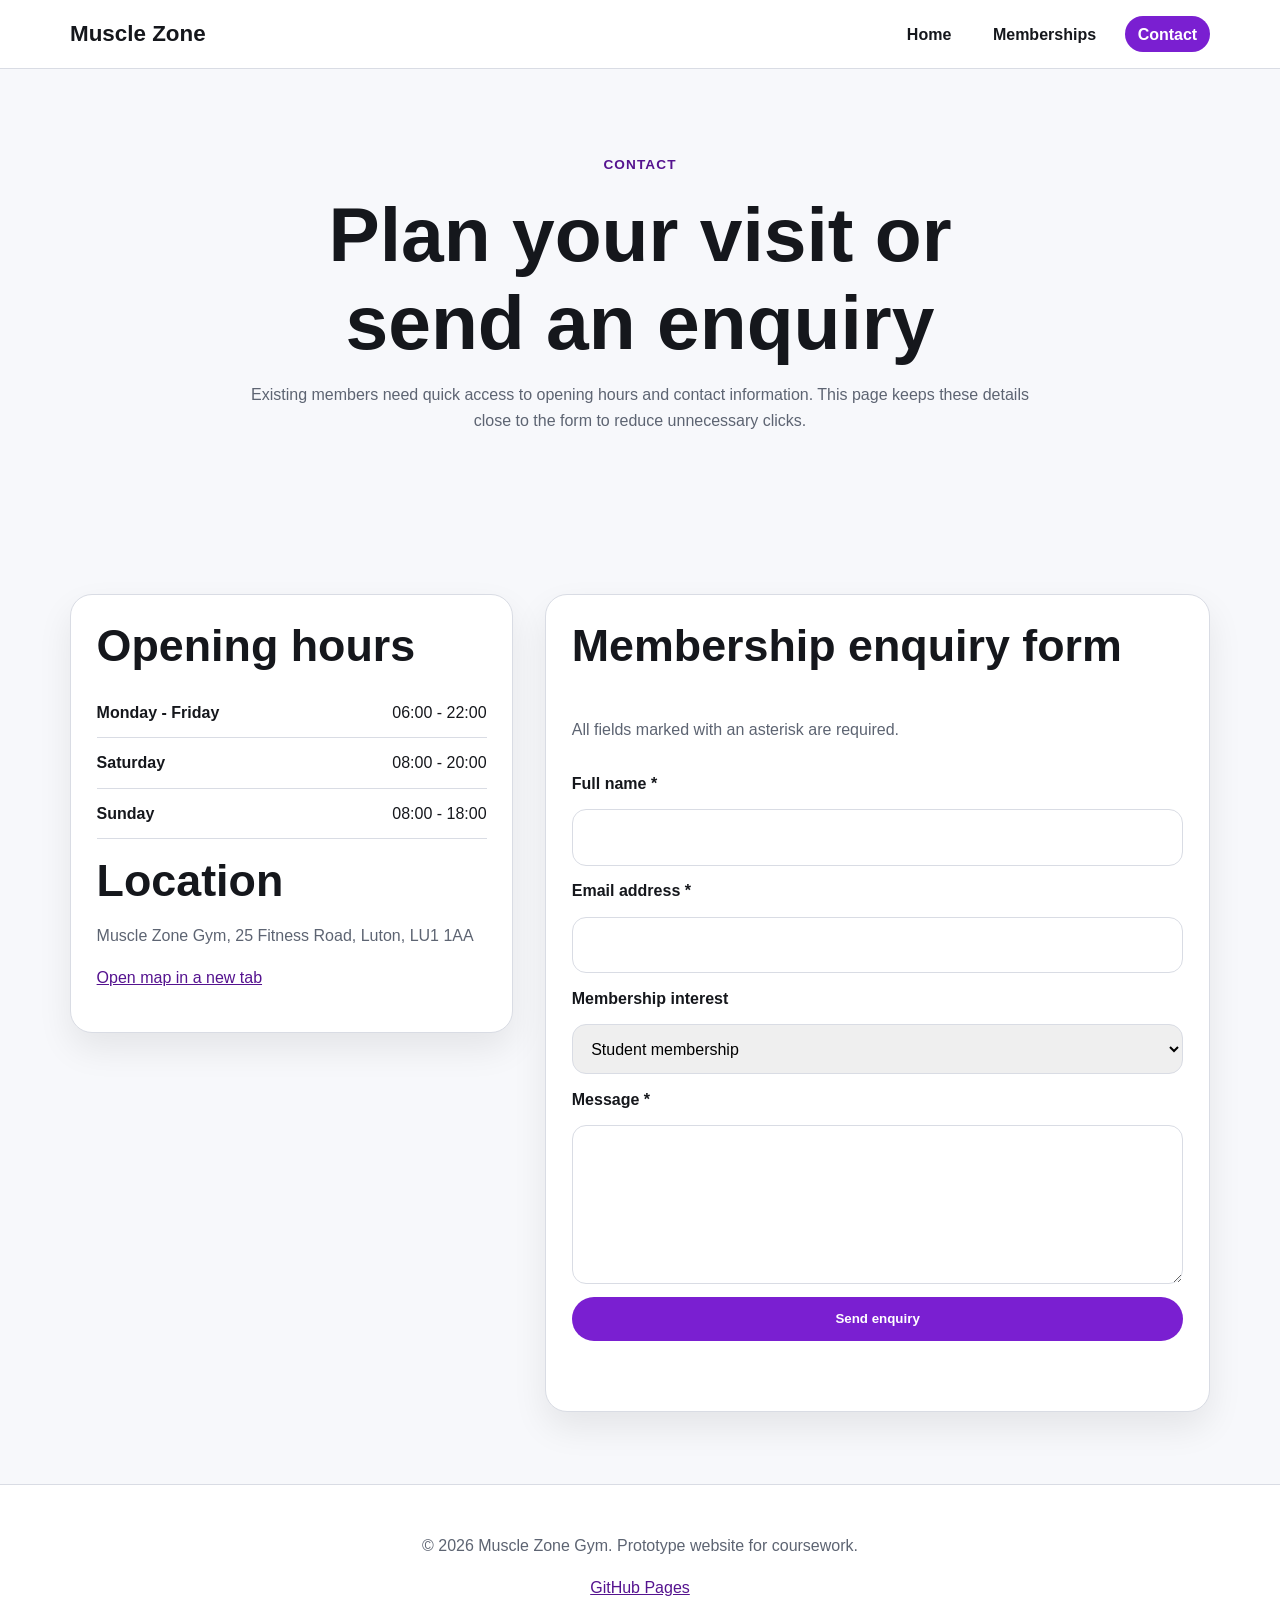
==== contact.html @ cc262967 "Initial project setup with website structure" ====
<!DOCTYPE html>
<html lang="en-GB">
<head>
  <meta charset="UTF-8">
  <meta name="viewport" content="width=device-width, initial-scale=1.0">
  <meta name="description" content="Contact Muscle Zone Gym, view opening hours and send a membership enquiry.">
  <title>Muscle Zone Gym | Contact</title>
  <link rel="stylesheet" href="css/style.css">
</head>
<body>
  <a class="skip-link" href="#main-content">Skip to main content</a>

  <header class="site-header">
    <nav class="navbar" aria-label="Main navigation">
      <a class="logo" href="index.html" aria-label="Muscle Zone Gym home">Muscle Zone</a>
      <button class="menu-toggle" type="button" aria-label="Open navigation menu" aria-expanded="false">☰</button>
      <ul class="nav-links" id="primary-navigation">
        <li><a href="index.html">Home</a></li>
        <li><a href="membership.html">Memberships</a></li>
        <li><a href="contact.html" aria-current="page">Contact</a></li>
      </ul>
    </nav>
  </header>

  <main id="main-content">
    <section class="page-hero section-padding">
      <p class="eyebrow">Contact</p>
      <h1>Plan your visit or send an enquiry</h1>
      <p>
        Existing members need quick access to opening hours and contact information. This page keeps
        these details close to the form to reduce unnecessary clicks.
      </p>
    </section>

    <section class="section-padding contact-grid">
      <div class="contact-panel">
        <h2>Opening hours</h2>
        <dl class="hours-list">
          <div><dt>Monday - Friday</dt><dd>06:00 - 22:00</dd></div>
          <div><dt>Saturday</dt><dd>08:00 - 20:00</dd></div>
          <div><dt>Sunday</dt><dd>08:00 - 18:00</dd></div>
        </dl>

        <h2>Location</h2>
        <p>Muscle Zone Gym, 25 Fitness Road, Luton, LU1 1AA</p>
        <p><a href="https://www.google.com/maps" target="_blank" rel="noopener noreferrer">Open map in a new tab</a></p>
      </div>

      <form class="contact-form" id="join-form" novalidate>
        <h2>Membership enquiry form</h2>
        <p>All fields marked with an asterisk are required.</p>

        <label for="name">Full name *</label>
        <input type="text" id="name" name="name" autocomplete="name" required>

        <label for="email">Email address *</label>
        <input type="email" id="email" name="email" autocomplete="email" required>

        <label for="plan">Membership interest</label>
        <select id="plan" name="plan">
          <option value="student">Student membership</option>
          <option value="standard">Standard membership</option>
          <option value="premium">Premium membership</option>
          <option value="personal-training">Personal training</option>
        </select>

        <label for="message">Message *</label>
        <textarea id="message" name="message" rows="5" required></textarea>

        <button class="btn btn-primary" type="submit">Send enquiry</button>
        <p class="form-message" id="form-message" aria-live="polite"></p>
      </form>
    </section>
  </main>

  <footer class="site-footer">
    <p>&copy; 2026 Muscle Zone Gym. Prototype website for coursework.</p>
    <p><a href="https://pages.github.com/" target="_blank" rel="noopener noreferrer">GitHub Pages</a></p>
  </footer>

  <script src="js/script.js"></script>
</body>
</html>
---- css/style.css ----
/* ==============================
   Muscle Zone Gym - Main Styles
   Custom CSS written for Assignment 2
   ============================== */

:root {
  --colour-bg: #f7f8fb;
  --colour-text: #15171c;
  --colour-muted: #5d6472;
  --colour-primary: #7a1fd1;
  --colour-primary-dark: #55138f;
  --colour-dark: #12141b;
  --colour-card: #ffffff;
  --colour-border: #d9dce4;
  --shadow-soft: 0 16px 35px rgba(0, 0, 0, 0.08);
  --radius-lg: 22px;
  --radius-md: 14px;
}

* {
  box-sizing: border-box;
}

html {
  scroll-behavior: smooth;
}

body {
  margin: 0;
  font-family: Arial, Helvetica, sans-serif;
  line-height: 1.6;
  color: var(--colour-text);
  background: var(--colour-bg);
}

img {
  max-width: 100%;
  height: auto;
}

a {
  color: var(--colour-primary-dark);
}

a:focus,
button:focus,
input:focus,
select:focus,
textarea:focus {
  outline: 3px solid #ffbf47;
  outline-offset: 3px;
}

.skip-link {
  position: absolute;
  left: 1rem;
  top: -100px;
  background: var(--colour-dark);
  color: #fff;
  padding: 0.8rem 1rem;
  z-index: 10;
}

.skip-link:focus {
  top: 1rem;
}

/* Header and navigation */
.site-header {
  background: #fff;
  border-bottom: 1px solid var(--colour-border);
  position: sticky;
  top: 0;
  z-index: 5;
}

.navbar {
  max-width: 1180px;
  margin: 0 auto;
  padding: 1rem 1.25rem;
  display: flex;
  justify-content: space-between;
  align-items: center;
}

.logo {
  font-weight: 800;
  font-size: 1.4rem;
  text-decoration: none;
  color: var(--colour-text);
}

.nav-links {
  display: flex;
  gap: 1rem;
  align-items: center;
  margin: 0;
  padding: 0;
  list-style: none;
}

.nav-links a {
  color: var(--colour-text);
  font-weight: 700;
  text-decoration: none;
  padding: 0.6rem 0.8rem;
  border-radius: 999px;
}

.nav-links a:hover,
.nav-links a[aria-current="page"] {
  background: var(--colour-primary);
  color: #fff;
}

.menu-toggle {
  display: none;
  border: 0;
  background: var(--colour-primary);
  color: #fff;
  padding: 0.65rem 0.8rem;
  border-radius: 10px;
  font-size: 1.2rem;
  cursor: pointer;
}

/* Shared layout */
.section-padding {
  max-width: 1180px;
  margin: 0 auto;
  padding: 4.5rem 1.25rem;
}

.eyebrow {
  color: var(--colour-primary-dark);
  font-weight: 800;
  text-transform: uppercase;
  letter-spacing: 0.08em;
  font-size: 0.85rem;
}

h1,
h2,
h3 {
  line-height: 1.15;
  margin-top: 0;
}

h1 {
  font-size: clamp(2.4rem, 7vw, 4.8rem);
  margin-bottom: 1rem;
}

h2 {
  font-size: clamp(1.8rem, 4vw, 2.8rem);
  margin-bottom: 1rem;
}

h3 {
  font-size: 1.25rem;
}

p {
  color: var(--colour-muted);
}

.button-group,
.filter-controls {
  display: flex;
  flex-wrap: wrap;
  gap: 0.8rem;
  margin-top: 1.5rem;
}

.btn,
.filter-btn {
  border: 0;
  border-radius: 999px;
  display: inline-flex;
  align-items: center;
  justify-content: center;
  min-height: 44px;
  padding: 0.75rem 1.15rem;
  font-weight: 800;
  text-decoration: none;
  cursor: pointer;
}

.btn-primary,
.filter-btn.active {
  background: var(--colour-primary);
  color: #fff;
}

.btn-secondary,
.filter-btn {
  background: #ece8f7;
  color: var(--colour-primary-dark);
}

/* Home page */
.hero {
  display: grid;
  grid-template-columns: minmax(0, 1.4fr) minmax(280px, 0.6fr);
  gap: 2rem;
  align-items: center;
}

.hero-card,
.info-card,
.price-card,
.contact-panel,
.contact-form,
.class-card {
  background: var(--colour-card);
  border: 1px solid var(--colour-border);
  border-radius: var(--radius-lg);
  box-shadow: var(--shadow-soft);
  padding: 1.6rem;
}

.intro-grid,
.two-column,
.contact-grid {
  display: grid;
  grid-template-columns: 0.8fr 1.2fr;
  gap: 2rem;
  align-items: start;
}

.cards-grid,
.pricing-grid,
.class-list {
  display: grid;
  grid-template-columns: repeat(3, minmax(0, 1fr));
  gap: 1rem;
}

.dark-section {
  max-width: 100%;
  background: var(--colour-dark);
  color: #fff;
}

.dark-section .section-heading,
.dark-section .filter-controls,
.dark-section .class-list {
  max-width: 1180px;
  margin-left: auto;
  margin-right: auto;
}

.dark-section p,
.dark-section .eyebrow {
  color: #d8d3e6;
}

.class-card h3,
.class-card p {
  color: var(--colour-text);
}

.cta-section {
  text-align: center;
}

/* Membership page */
.page-hero {
  text-align: center;
  max-width: 850px;
}

.price-card ul {
  padding-left: 1.2rem;
}

.price-card li {
  margin-bottom: 0.55rem;
}

.price-card.featured {
  border: 3px solid var(--colour-primary);
  transform: translateY(-0.5rem);
}

.price {
  font-size: 2rem;
  font-weight: 900;
  color: var(--colour-text);
}

.price span {
  font-size: 1rem;
  color: var(--colour-muted);
}

.popular-label {
  display: inline-block;
  background: var(--colour-primary);
  color: #fff;
  padding: 0.3rem 0.7rem;
  border-radius: 999px;
  font-weight: 800;
}

/* Modal */
.modal {
  position: fixed;
  inset: 0;
  background: rgba(0, 0, 0, 0.65);
  display: grid;
  place-items: center;
  padding: 1rem;
  z-index: 20;
}

.modal-content {
  background: #fff;
  max-width: 460px;
  width: 100%;
  padding: 2rem;
  border-radius: var(--radius-lg);
  position: relative;
}

.modal-close {
  position: absolute;
  right: 1rem;
  top: 1rem;
  background: #ece8f7;
  border: 0;
  border-radius: 50%;
  width: 38px;
  height: 38px;
  cursor: pointer;
  font-size: 1.5rem;
}

/* Contact page */
.hours-list div {
  display: flex;
  justify-content: space-between;
  border-bottom: 1px solid var(--colour-border);
  padding: 0.75rem 0;
  gap: 1rem;
}

.hours-list dt {
  font-weight: 800;
}

.hours-list dd {
  margin: 0;
}

.contact-form {
  display: flex;
  flex-direction: column;
  gap: 0.8rem;
}

label {
  font-weight: 800;
}

input,
select,
textarea {
  width: 100%;
  border: 1px solid var(--colour-border);
  border-radius: var(--radius-md);
  padding: 0.9rem;
  font: inherit;
}

.form-message {
  font-weight: 800;
}

.site-footer {
  text-align: center;
  padding: 2rem 1rem;
  background: #fff;
  border-top: 1px solid var(--colour-border);
}

/* Responsive design */
@media (max-width: 850px) {
  .menu-toggle {
    display: inline-flex;
  }

  .nav-links {
    position: absolute;
    top: 100%;
    left: 0;
    right: 0;
    background: #fff;
    border-bottom: 1px solid var(--colour-border);
    flex-direction: column;
    align-items: stretch;
    padding: 1rem;
    display: none;
  }

  .nav-links.open {
    display: flex;
  }

  .nav-links a {
    display: block;
  }

  .hero,
  .intro-grid,
  .two-column,
  .contact-grid,
  .pricing-grid,
  .cards-grid,
  .class-list {
    grid-template-columns: 1fr;
  }

  .price-card.featured {
    transform: none;
  }
}

@media (max-width: 520px) {
  .section-padding {
    padding: 3rem 1rem;
  }

  .hours-list div {
    flex-direction: column;
  }

  .btn,
  .filter-btn {
    width: 100%;
  }
}
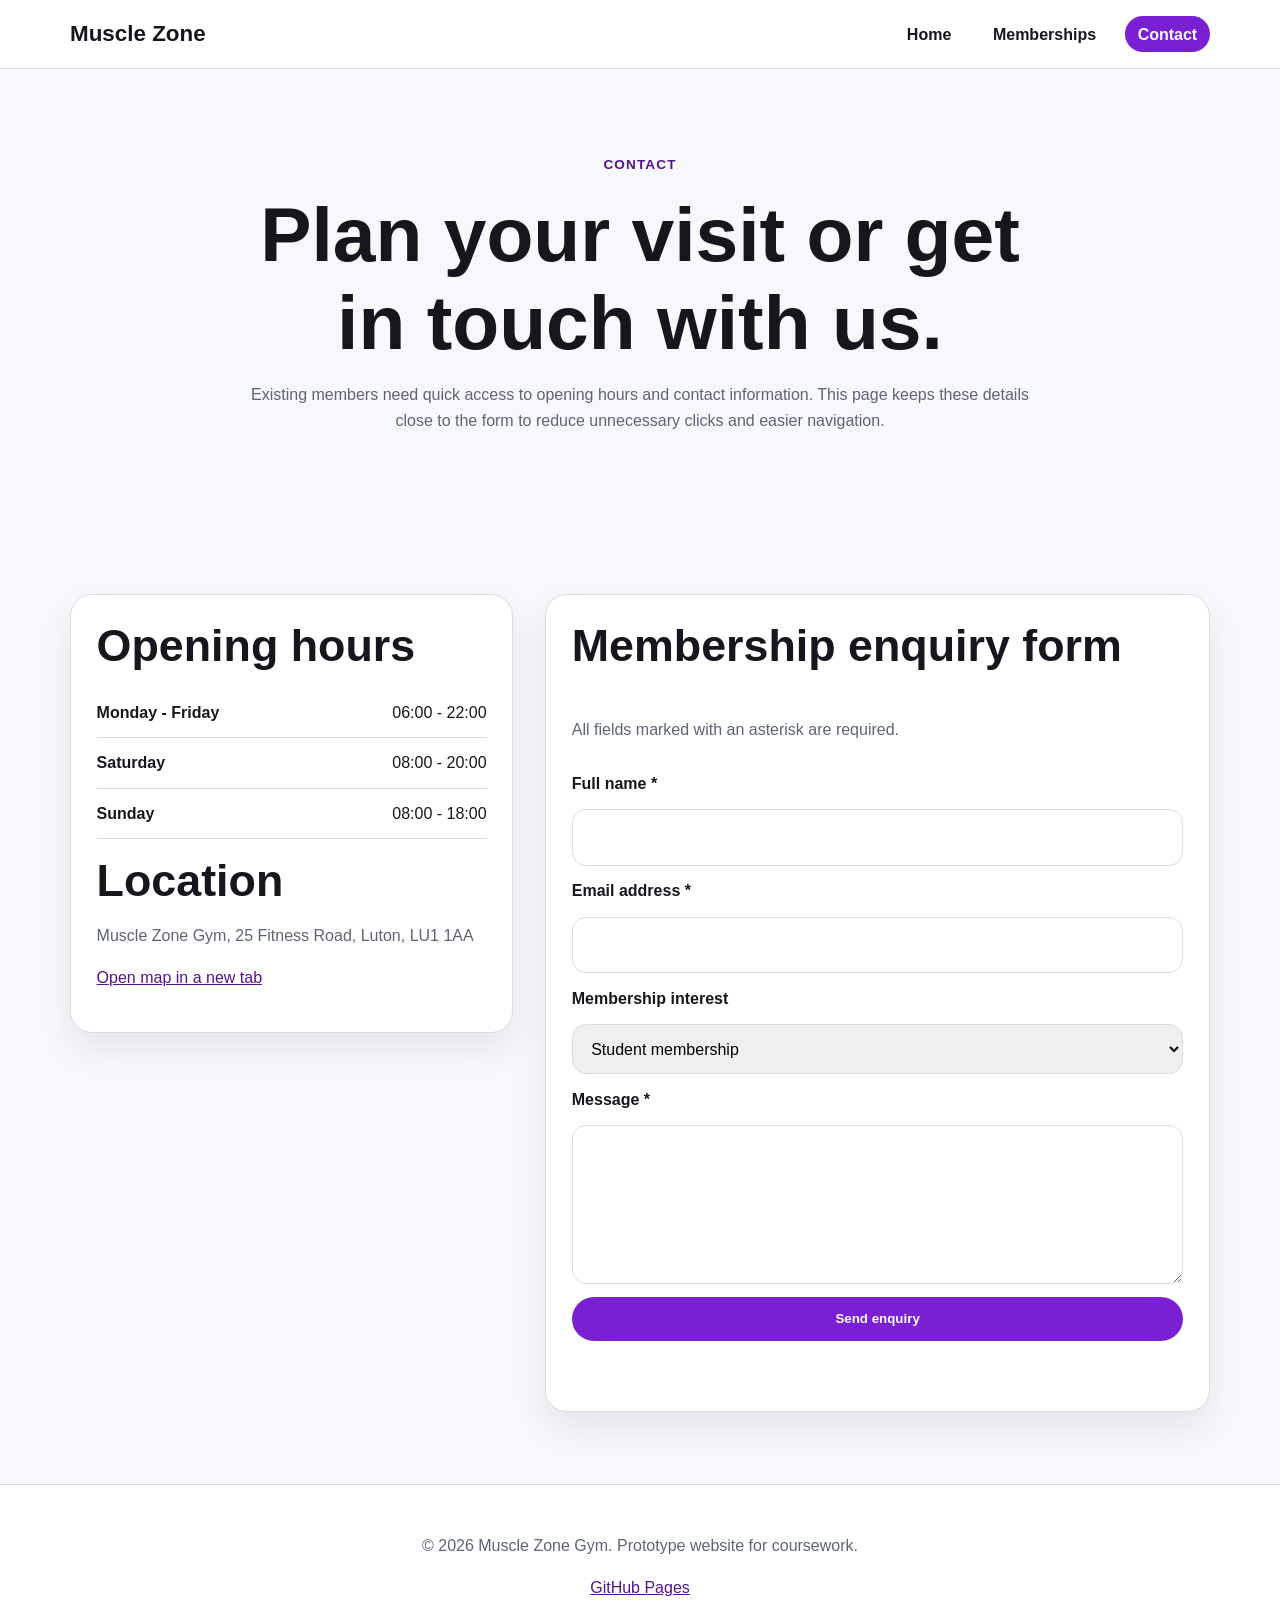
==== commit ab47e53e: "Add contact page with enquiry form" ====
--- a/contact.html
+++ b/contact.html
@@ -25,10 +25,10 @@
   <main id="main-content">
     <section class="page-hero section-padding">
       <p class="eyebrow">Contact</p>
-      <h1>Plan your visit or send an enquiry</h1>
+      <h1>Plan your visit or get in touch with us.</h1>
       <p>
         Existing members need quick access to opening hours and contact information. This page keeps
-        these details close to the form to reduce unnecessary clicks.
+        these details close to the form to reduce unnecessary clicks and easier navigation.
       </p>
     </section>
 
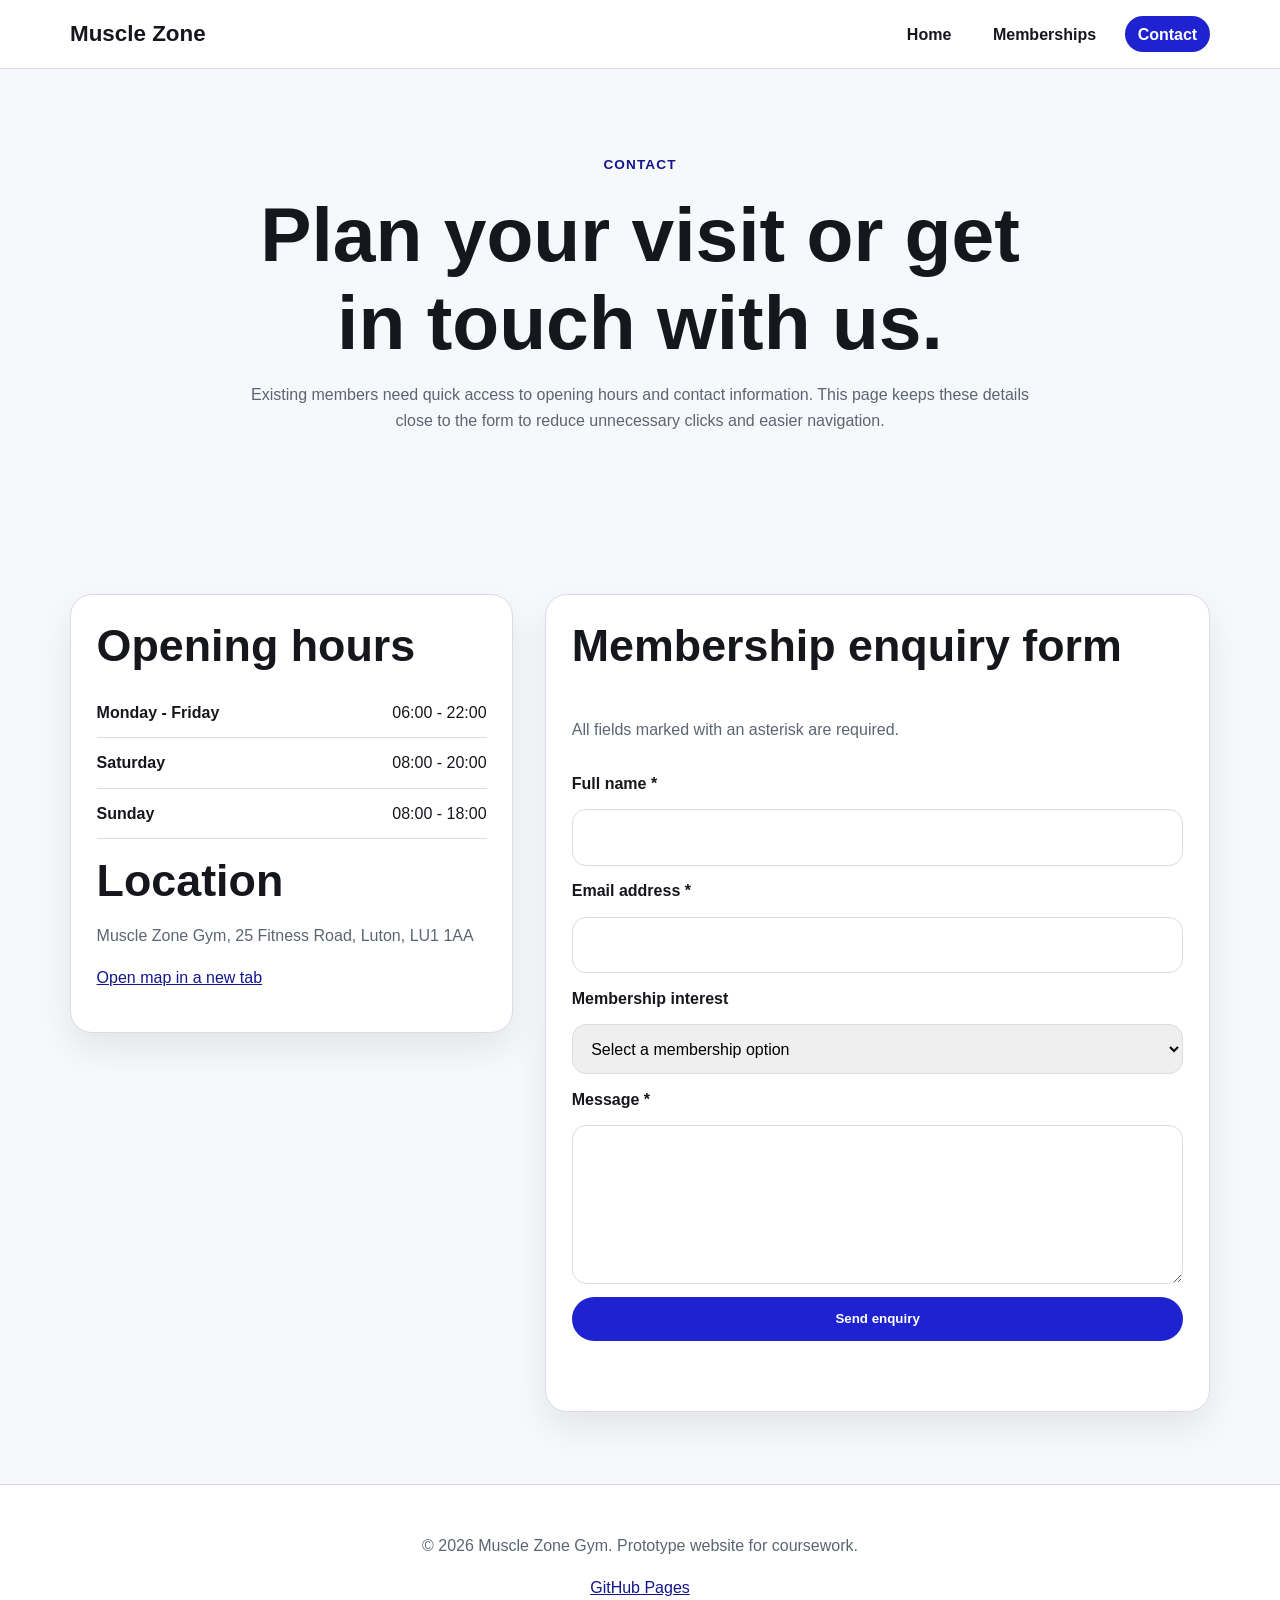
==== commit a720ee48: "Fix membership dropdown default option" ====
--- a/contact.html
+++ b/contact.html
@@ -57,12 +57,13 @@
         <input type="email" id="email" name="email" autocomplete="email" required>
 
         <label for="plan">Membership interest</label>
-        <select id="plan" name="plan">
+        <select id="plan" name="plan" required>
+          <option value="" selected disabled>Select a membership option</option>
           <option value="student">Student membership</option>
           <option value="standard">Standard membership</option>
           <option value="premium">Premium membership</option>
           <option value="personal-training">Personal training</option>
-        </select>
+</select>
 
         <label for="message">Message *</label>
         <textarea id="message" name="message" rows="5" required></textarea>
--- a/css/style.css
+++ b/css/style.css
@@ -7,8 +7,8 @@
   --colour-bg: #f7f8fb;
   --colour-text: #15171c;
   --colour-muted: #5d6472;
-  --colour-primary: #7a1fd1;
-  --colour-primary-dark: #55138f;
+  --colour-primary: #1f22d1;
+  --colour-primary-dark: #13158f;
   --colour-dark: #12141b;
   --colour-card: #ffffff;
   --colour-border: #d9dce4;
